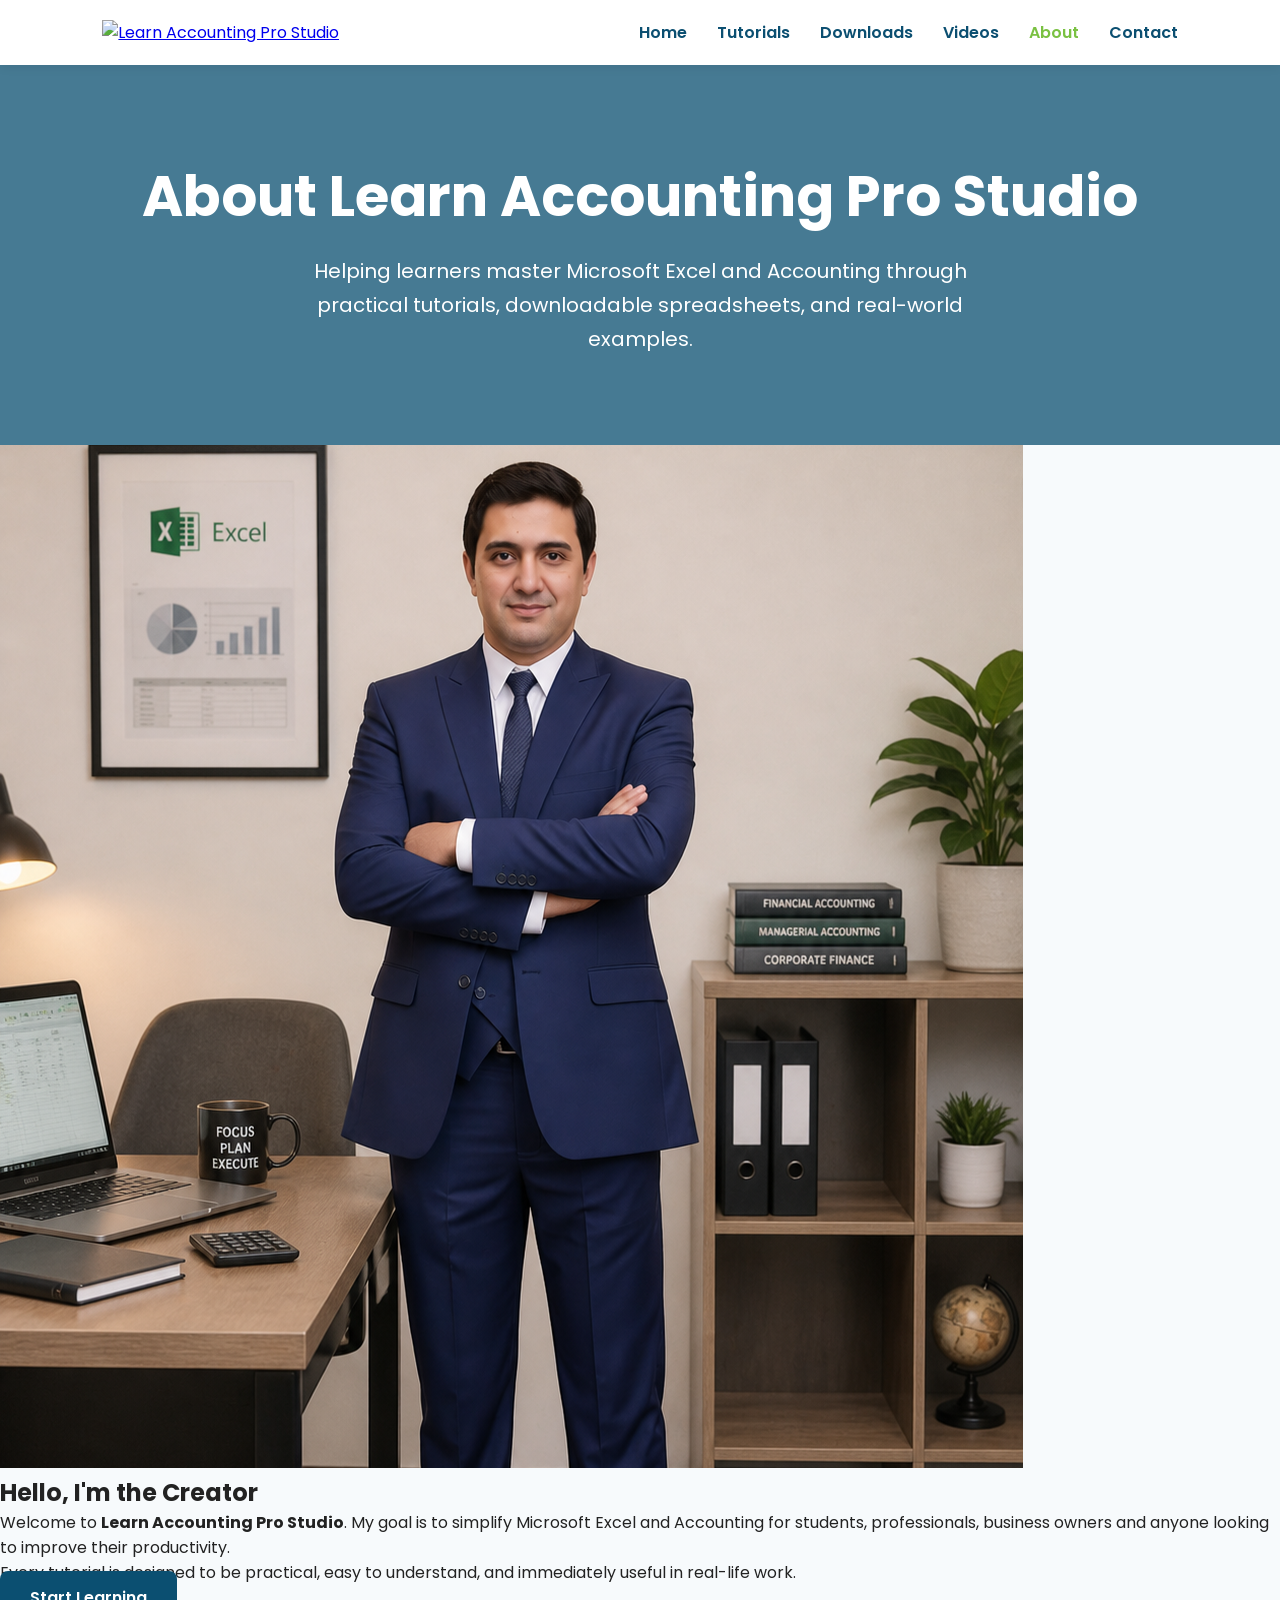
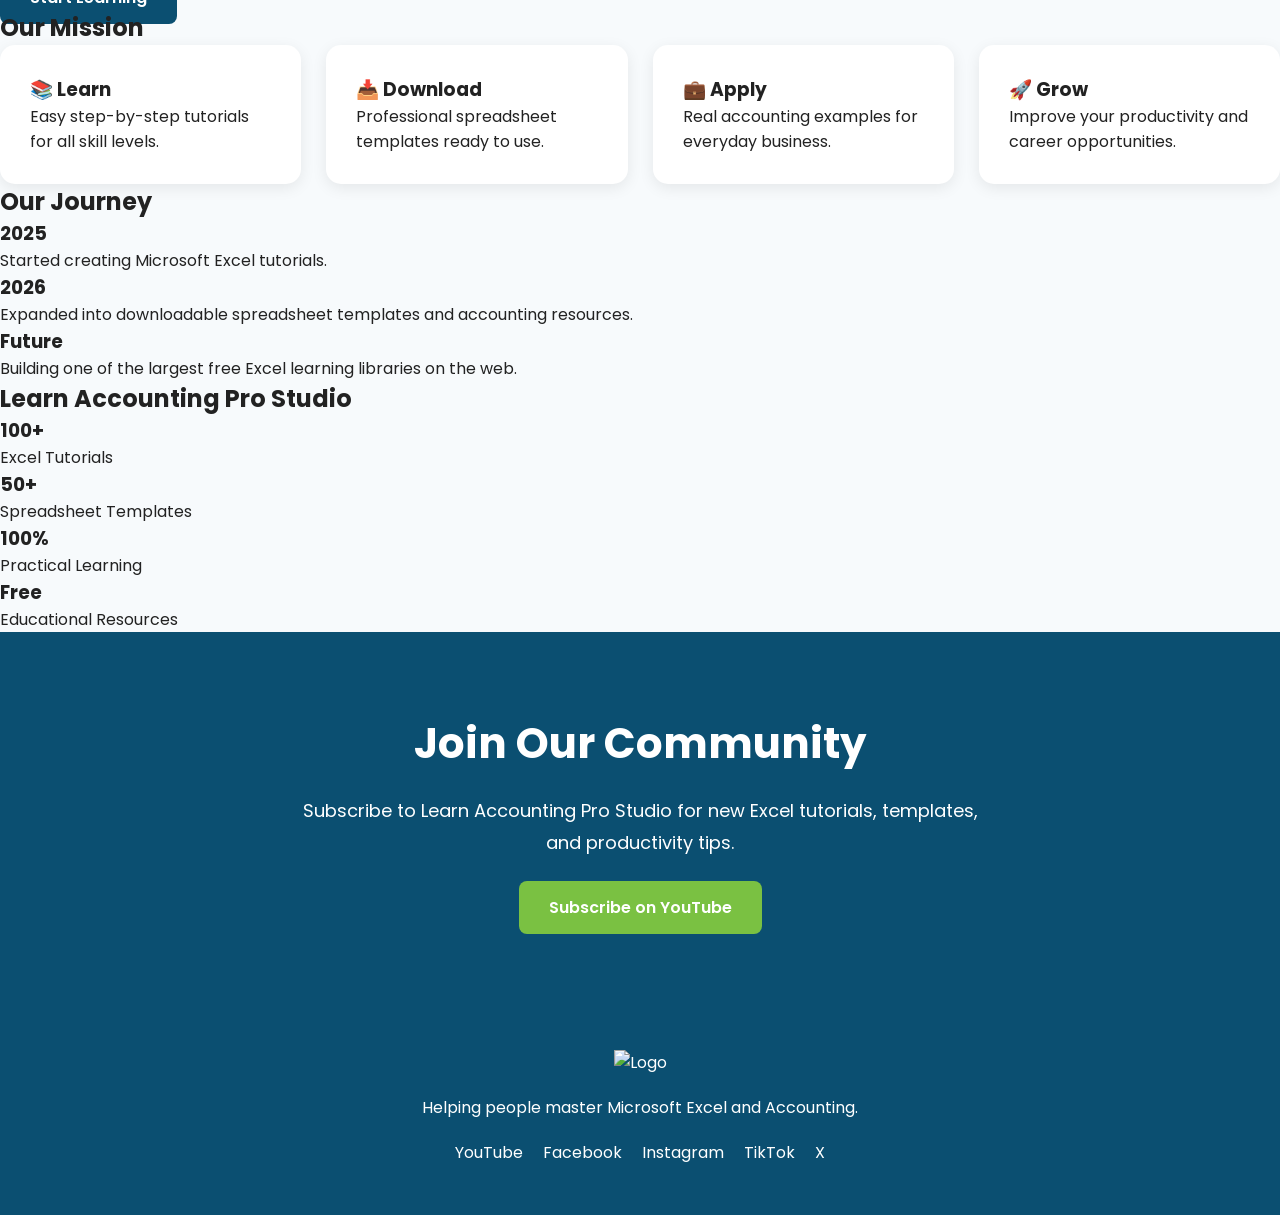
==== about.html @ fcabcba4 "Update about.html" ====
<!DOCTYPE html>
<html lang="en">

<head>

<meta charset="UTF-8">
<meta name="viewport" content="width=device-width, initial-scale=1.0">

<title>About | Learn Accounting Pro Studio</title>

<link rel="stylesheet" href="css/style.css">

<link rel="stylesheet" href="css/responsive.css">

<link href="https://fonts.googleapis.com/css2?family=Poppins:wght@300;400;500;600;700&display=swap" rel="stylesheet">

</head>

<body>

<header>

<nav class="navbar">

<div class="logo">

<a href="index.html">

<img src="assets/logo.png" alt="Learn Accounting Pro Studio">

</a>

</div>

<ul class="nav-links">

<li><a href="index.html">Home</a></li>
<li><a href="tutorials.html">Tutorials</a></li>
<li><a href="downloads.html">Downloads</a></li>
<li><a href="videos.html">Videos</a></li>
<li><a class="active" href="about.html">About</a></li>
<li><a href="contact.html">Contact</a></li>

</ul>

</nav>

</header>


<section class="page-hero">

<div class="overlay"></div>

<div class="hero-text">

<h1>About Learn Accounting Pro Studio</h1>

<p>

Helping learners master Microsoft Excel and Accounting
through practical tutorials, downloadable spreadsheets,
and real-world examples.

</p>

</div>

</section>



<section class="about-profile">

<div class="about-image">

<img src="assets/profile.png" alt="Learn Accounting Pro Studio">

</div>

<div class="about-info">

<h2>Hello, I'm the Creator</h2>

<p>

Welcome to <strong>Learn Accounting Pro Studio</strong>.

My goal is to simplify Microsoft Excel and Accounting
for students, professionals, business owners and anyone
looking to improve their productivity.

</p>

<p>

Every tutorial is designed to be practical,
easy to understand, and immediately useful in
real-life work.

</p>

<a href="videos.html" class="btn primary">

Start Learning

</a>

</div>

</section>



<section class="mission">

<h2>Our Mission</h2>

<div class="feature-grid">

<div class="card">

<h3>📚 Learn</h3>

<p>

Easy step-by-step tutorials
for all skill levels.

</p>

</div>

<div class="card">

<h3>📥 Download</h3>

<p>

Professional spreadsheet templates
ready to use.

</p>

</div>

<div class="card">

<h3>💼 Apply</h3>

<p>

Real accounting examples
for everyday business.

</p>

</div>

<div class="card">

<h3>🚀 Grow</h3>

<p>

Improve your productivity
and career opportunities.

</p>

</div>

</div>

</section>



<section class="journey">

<h2>Our Journey</h2>

<div class="timeline">

<div class="timeline-item">

<h3>2025</h3>

<p>

Started creating Microsoft Excel tutorials.

</p>

</div>

<div class="timeline-item">

<h3>2026</h3>

<p>

Expanded into downloadable spreadsheet templates
and accounting resources.

</p>

</div>

<div class="timeline-item">

<h3>Future</h3>

<p>

Building one of the largest free Excel learning
libraries on the web.

</p>

</div>

</div>

</section>



<section class="stats">

<h2>Learn Accounting Pro Studio</h2>

<div class="stats-grid">

<div class="stat-card">

<h3>100+</h3>

<p>Excel Tutorials</p>

</div>

<div class="stat-card">

<h3>50+</h3>

<p>Spreadsheet Templates</p>

</div>

<div class="stat-card">

<h3>100%</h3>

<p>Practical Learning</p>

</div>

<div class="stat-card">

<h3>Free</h3>

<p>Educational Resources</p>

</div>

</div>

</section>



<section class="newsletter">

<h2>

Join Our Community

</h2>

<p>

Subscribe to Learn Accounting Pro Studio
for new Excel tutorials, templates,
and productivity tips.

</p>

<a

href="https://www.youtube.com/@LearnAccountingProStudio"

target="_blank"

class="btn secondary">

Subscribe on YouTube

</a>

</section>



<footer>

<div class="footer-content">

<img src="assets/logo.png" alt="Logo">

<p>

Helping people master Microsoft Excel
and Accounting.

</p>

<div class="socials">

<a href="https://www.youtube.com/@LearnAccountingProStudio">YouTube</a>

<a href="https://www.facebook.com/profile.php?id=61587004291460">Facebook</a>

<a href="https://www.instagram.com/laps_accounting">Instagram</a>

<a href="https://www.tiktok.com/@learnaccountingprostudio">TikTok</a>

<a href="https://x.com/LAPS_Accounting">X</a>

</div>

</div>

</footer>

</body>

</html>
---- css/style.css ----
*{
margin:0;
padding:0;
box-sizing:border-box;
font-family:'Poppins',sans-serif;
}

body{
background:#f7fafc;
color:#222;
}

.navbar{
display:flex;
justify-content:space-between;
align-items:center;
padding:20px 8%;
background:white;
box-shadow:0 2px 10px rgba(0,0,0,.08);
position:sticky;
top:0;
z-index:1000;
}

.logo img{
height:60px;
}

.nav-links{
display:flex;
list-style:none;
gap:30px;
}

.nav-links a{
text-decoration:none;
color:#0B4F71;
font-weight:600;
}

.hero{
min-height:90vh;
display:flex;
justify-content:center;
align-items:center;
padding:50px 8%;
gap:60px;
}

.hero-content{
flex:1;
}

.hero-content h1{
font-size:60px;
line-height:1.1;
color:#0B4F71;
margin-bottom:20px;
}

.hero-content p{
font-size:18px;
line-height:1.8;
margin-bottom:30px;
}

.hero-buttons{
display:flex;
gap:15px;
}

.btn{
padding:15px 30px;
text-decoration:none;
border-radius:8px;
font-weight:600;
}

.primary{
background:#0B4F71;
color:white;
}

.secondary{
background:#7AC142;
color:white;
}

.hero-image{
flex:1;
display:flex;
justify-content:center;
}

.hero-image img{
max-width:450px;
width:100%;
border-radius:20px;
}

.features{
padding:80px 8%;
text-align:center;
}

.features h2{
font-size:40px;
margin-bottom:40px;
color:#0B4F71;
}

.feature-grid{
display:grid;
grid-template-columns:repeat(auto-fit,minmax(250px,1fr));
gap:25px;
}

.card{
background:white;
padding:30px;
border-radius:15px;
box-shadow:0 4px 15px rgba(0,0,0,.08);
transition:.3s;
}

.card:hover{
transform:translateY(-8px);
}

.youtube,
.downloads,
.about{
padding:80px 8%;
}

.youtube h2,
.downloads h2,
.about h2{
text-align:center;
font-size:40px;
margin-bottom:40px;
color:#0B4F71;
}

.video-grid{
display:flex;
justify-content:center;
}

.video-card iframe{
width:800px;
height:450px;
border:none;
border-radius:20px;
}

.download-grid{
display:grid;
grid-template-columns:repeat(auto-fit,minmax(250px,1fr));
gap:25px;
}

.download-card{
background:white;
padding:30px;
border-radius:15px;
text-align:center;
box-shadow:0 4px 15px rgba(0,0,0,.08);
}

.download-card button{
background:#7AC142;
color:white;
border:none;
padding:12px 24px;
border-radius:8px;
margin-top:15px;
cursor:pointer;
}

.about-text{
max-width:900px;
margin:auto;
text-align:center;
font-size:18px;
line-height:1.8;
}

footer{
background:#0B4F71;
padding:50px 8%;
color:white;
}

.footer-content{
text-align:center;
}

.footer-content img{
height:70px;
margin-bottom:20px;
}

.socials{
margin-top:20px;
display:flex;
justify-content:center;
gap:20px;
flex-wrap:wrap;
}

.socials a{
color:white;
text-decoration:none;
}
/* ==========================================
   TUTORIALS PAGE
========================================== */

.page-hero{
    height:380px;
    background:url("../assets/hero-bg.jpg") center center/cover no-repeat;
    position:relative;
    display:flex;
    justify-content:center;
    align-items:center;
    text-align:center;
    overflow:hidden;
}

.page-hero .overlay{
    position:absolute;
    inset:0;
    background:rgba(11,79,113,.75);
}

.hero-text{
    position:relative;
    z-index:2;
    color:white;
}

.hero-text h1{
    font-size:56px;
    margin-bottom:15px;
    font-weight:700;
}

.hero-text p{
    font-size:20px;
    max-width:700px;
    margin:auto;
    line-height:1.7;
}

/* Search */

.search-section{
    padding:60px 8% 30px;
    text-align:center;
}

#searchInput{

    width:100%;
    max-width:700px;

    padding:18px 25px;

    border-radius:50px;

    border:1px solid #ddd;

    font-size:17px;

    outline:none;

    box-shadow:0 8px 25px rgba(0,0,0,.06);

}

#searchInput:focus{

    border:1px solid #0B4F71;

}

/* Categories */

.categories{

    padding:40px 8%;

}

.categories h2{

    text-align:center;
    color:#0B4F71;
    margin-bottom:35px;
    font-size:38px;

}

.category-grid{

display:grid;

grid-template-columns:repeat(auto-fit,minmax(220px,1fr));

gap:20px;

}

.category-card{

background:white;

padding:30px;

text-align:center;

border-radius:15px;

font-weight:600;

cursor:pointer;

transition:.3s;

box-shadow:0 10px 25px rgba(0,0,0,.08);

}

.category-card:hover{

background:#0B4F71;

color:white;

transform:translateY(-6px);

}

/* Tutorial Cards */

.tutorials{

padding:80px 8%;

}

.tutorials h2{

text-align:center;

font-size:40px;

margin-bottom:50px;

color:#0B4F71;

}

.tutorial-grid{

display:grid;

grid-template-columns:repeat(auto-fit,minmax(330px,1fr));

gap:35px;

}

.tutorial-card{

background:white;

border-radius:18px;

overflow:hidden;

box-shadow:0 15px 35px rgba(0,0,0,.08);

transition:.35s;

}

.tutorial-card:hover{

transform:translateY(-10px);

}

.tutorial-card img{

width:100%;

height:220px;

object-fit:cover;

display:block;

}

.tutorial-content{

padding:25px;

}

.tutorial-content h3{

font-size:24px;

margin:18px 0 15px;

color:#0B4F71;

}

.tutorial-content p{

line-height:1.8;

margin-bottom:25px;

color:#555;

}

.tutorial-content a{

text-decoration:none;

font-weight:600;

color:#0B4F71;

}

/* Difficulty */

.level{

display:inline-block;

padding:8px 18px;

border-radius:50px;

font-size:14px;

font-weight:600;

color:white;

}

.beginner{

background:#2ECC71;

}

.intermediate{

background:#F39C12;

}

.advanced{

background:#E74C3C;

}

/* Newsletter */

.newsletter{

background:#0B4F71;

padding:80px 8%;

text-align:center;

color:white;

}

.newsletter h2{

font-size:42px;

margin-bottom:20px;

}

.newsletter p{

max-width:700px;

margin:auto;

line-height:1.8;

margin-bottom:35px;

font-size:18px;

}

/* Active Menu */

.nav-links .active{

color:#7AC142;

}

/* Responsive */

@media(max-width:900px){

.hero-text h1{

font-size:38px;

}

.hero-text p{

font-size:17px;

}

.page-hero{

height:300px;

}

.tutorial-grid{

grid-template-columns:1fr;

}

}
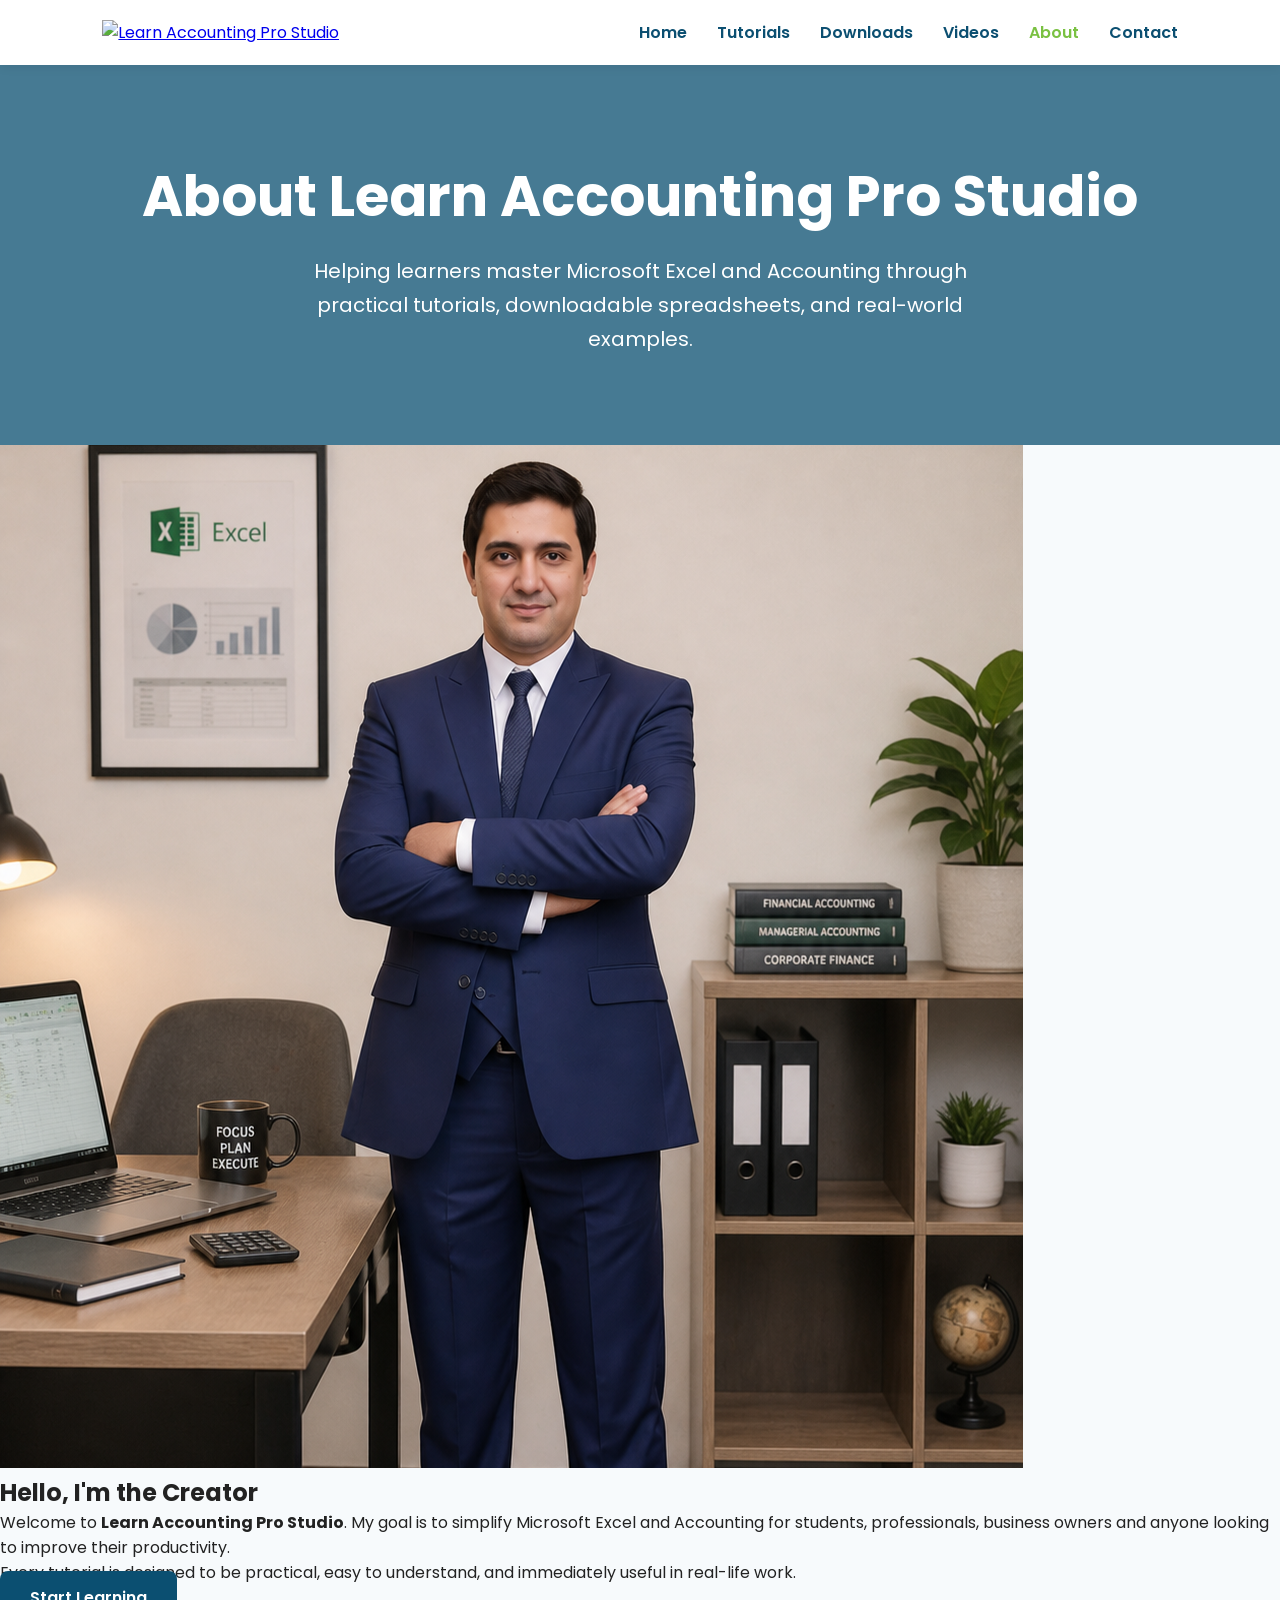
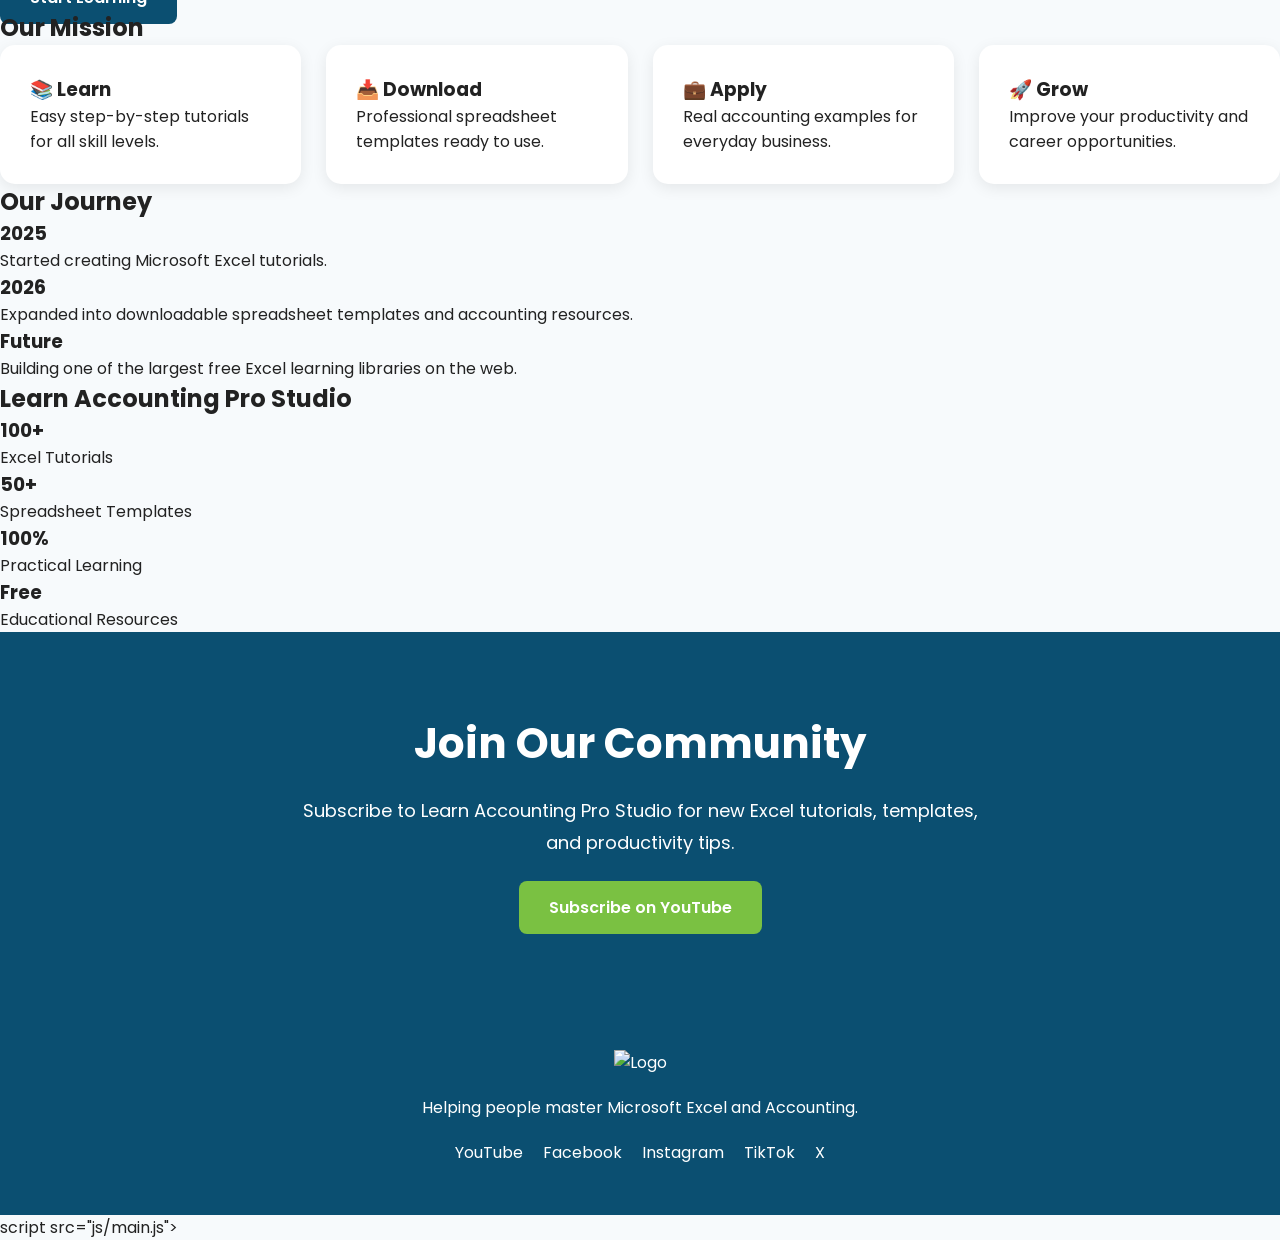
==== commit 72620280: "Update about.html" ====
--- a/about.html
+++ b/about.html
@@ -332,6 +332,7 @@
 </div>
 
 </footer>
+script src="js/main.js"></script>
 
 </body>
 
